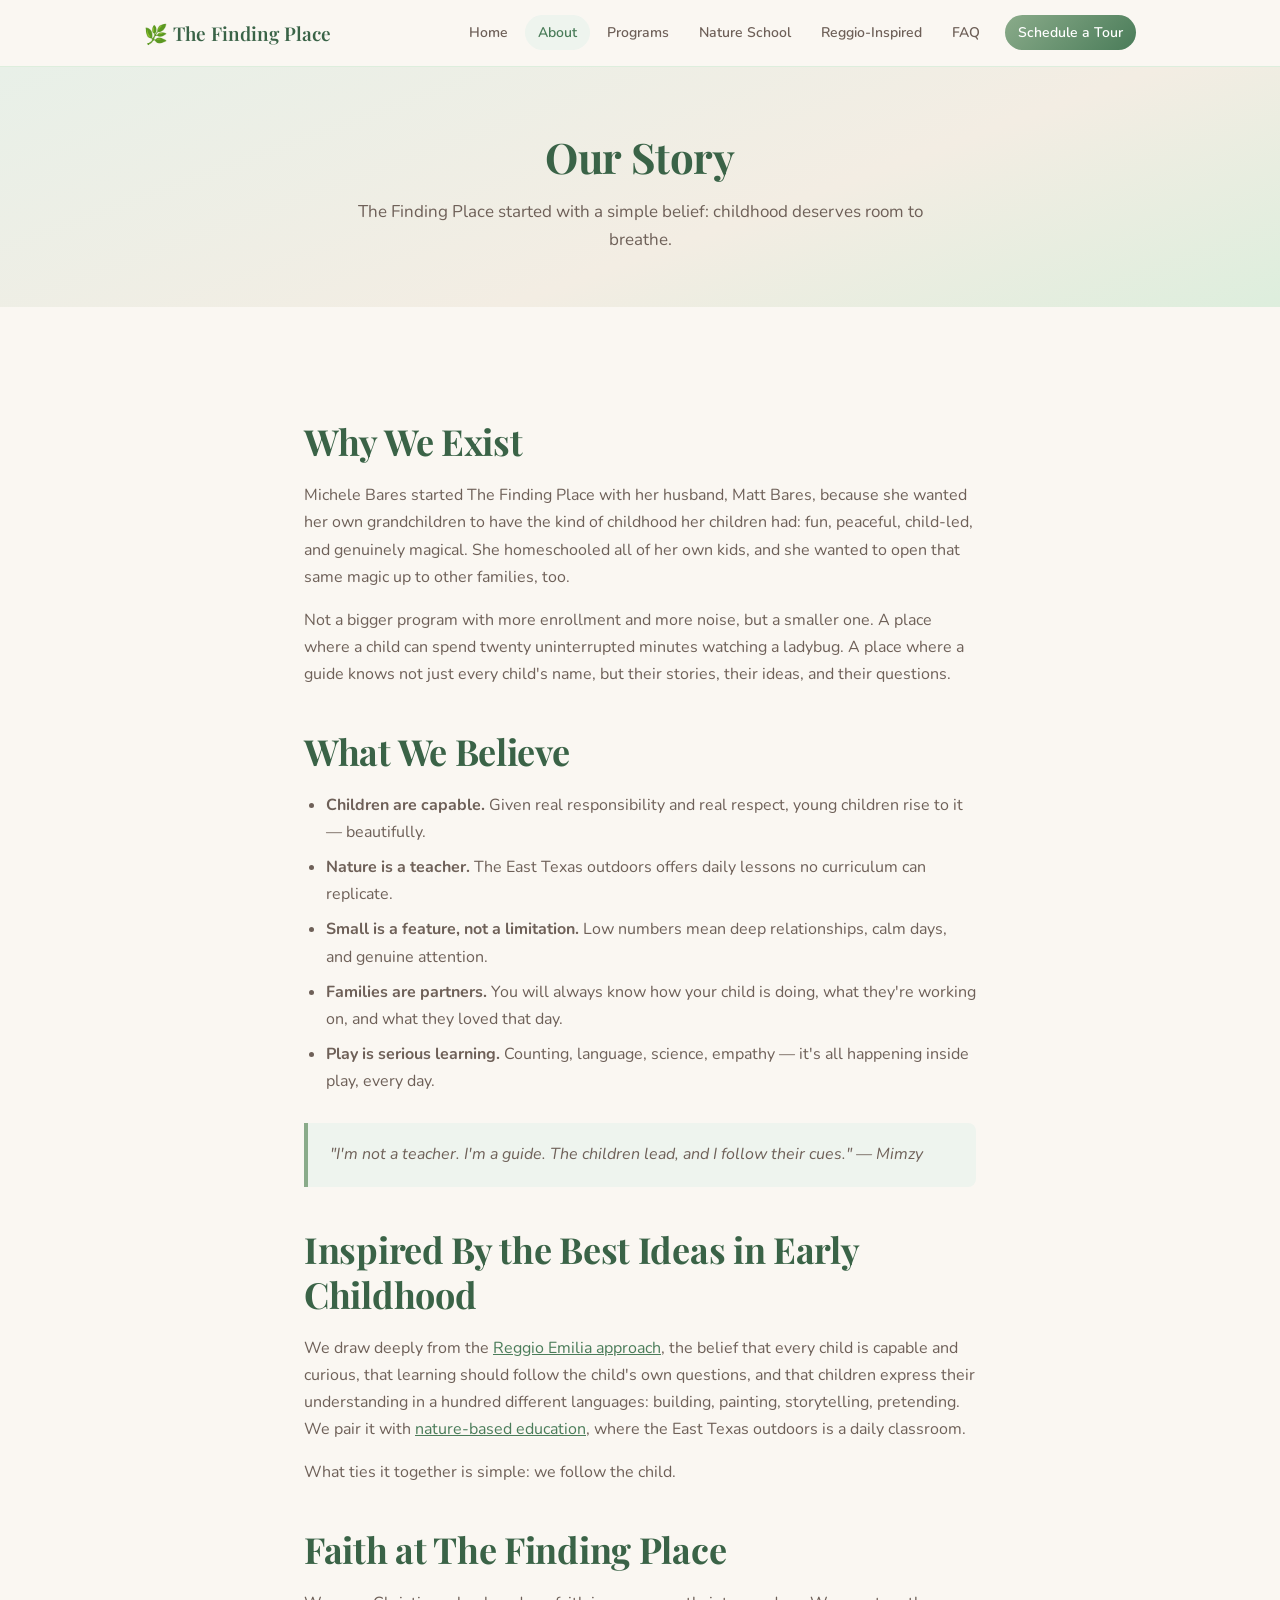
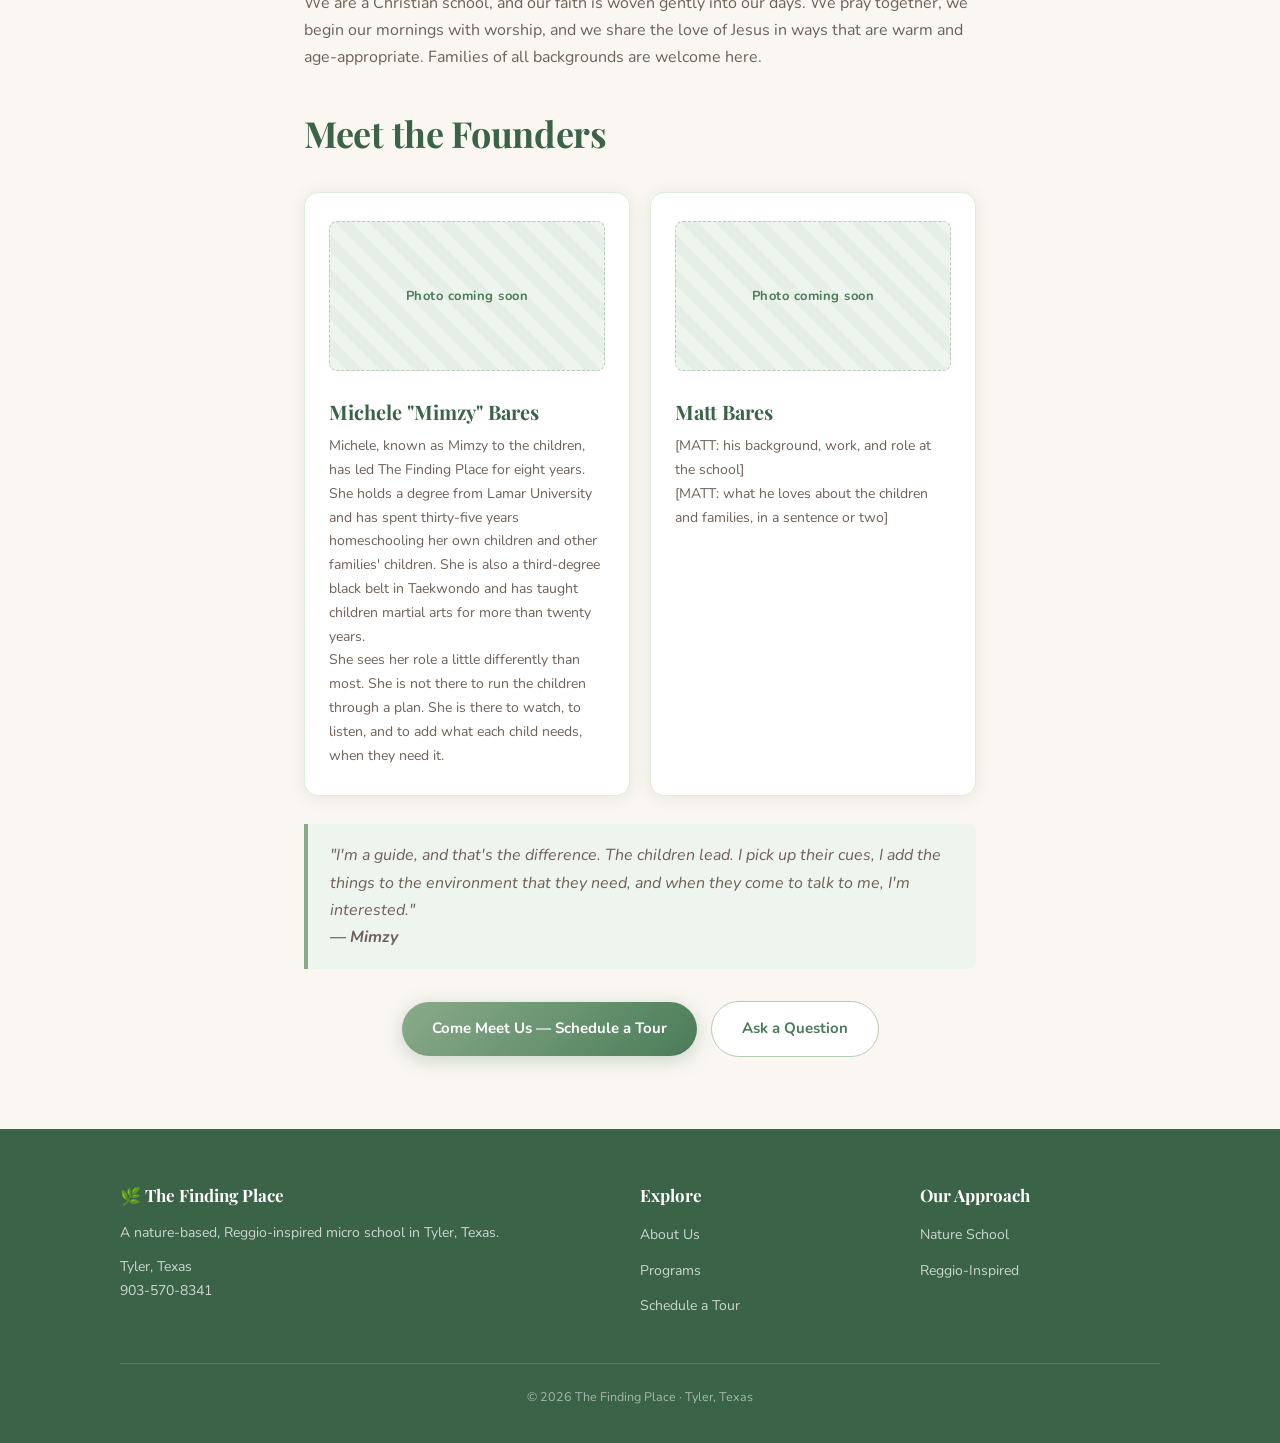
==== about.html @ 7f3f8ca4 "Keep Tyler, Texas on one line and balance the page headings Co-Authored-By: Claude Opus 4.8 <noreply" ====
<!DOCTYPE html>
<html lang="en">
<head>
<meta charset="UTF-8">
<meta name="viewport" content="width=device-width, initial-scale=1.0">
<title>About Us | The Finding Place — Micro School in Tyler, TX</title>
<meta name="description" content="Meet The Finding Place, a small nature-based, Reggio-inspired micro school in Tyler, Texas. Our story, our philosophy, and why we keep it small on purpose.">
<link rel="canonical" href="https://thefinding.place/about.html">
<link href="https://fonts.googleapis.com/css2?family=Playfair+Display:ital,wght@0,400;0,600;1,400&family=Nunito:wght@300;400;600;700&display=swap" rel="stylesheet">
<link rel="stylesheet" href="styles.css?v=13">
</head>
<body>

<nav class="nav">
  <div class="nav-inner">
    <a href="index.html" class="nav-logo">🌿 The Finding Place</a>
    <button class="nav-toggle" onclick="toggleNav()" aria-label="Menu">☰</button>
    <ul class="nav-links">
      <li><a href="index.html">Home</a></li>
      <li><a href="about.html" class="active">About</a></li>
      <li><a href="programs.html">Programs</a></li>
      <li><a href="nature-school-tyler-tx.html">Nature School</a></li>
      <li><a href="reggio-inspired-school-tyler-tx.html">Reggio-Inspired</a></li>
      <li><a href="faq.html">FAQ</a></li>
      <li><a href="contact.html" class="nav-cta">Schedule a Tour</a></li>
    </ul>
  </div>
</nav>

<header class="page-hero">
  <h1>Our Story</h1>
  <p>The Finding Place started with a simple belief: childhood deserves room to breathe.</p>
</header>

<section class="section">
  <div class="container prose">

    <!-- ✏️ DRAFT COPY — This is the most personal page on the site.
         Mom should rewrite this in her own voice with her real story:
         her background, why she started the school, her family, her faith/values
         if she wants them here. Photos of her and the space belong on this page. -->

    <h2>Why We Exist</h2>
    <p>Michele Bares started The Finding Place with her husband, Matt Bares, because she wanted her own grandchildren to have the kind of childhood her children had: fun, peaceful, child-led, and genuinely magical. She homeschooled all of her own kids, and she wanted to open that same magic up to other families, too.</p>
    <p>Not a bigger program with more enrollment and more noise, but a smaller one. A place where a child can spend twenty uninterrupted minutes watching a ladybug. A place where a guide knows not just every child's name, but their stories, their ideas, and their questions.</p>

    <h2>What We Believe</h2>
    <ul>
      <li><strong>Children are capable.</strong> Given real responsibility and real respect, young children rise to it — beautifully.</li>
      <li><strong>Nature is a teacher.</strong> The East Texas outdoors offers daily lessons no curriculum can replicate.</li>
      <li><strong>Small is a feature, not a limitation.</strong> Low numbers mean deep relationships, calm days, and genuine attention.</li>
      <li><strong>Families are partners.</strong> You will always know how your child is doing, what they're working on, and what they loved that day.</li>
      <li><strong>Play is serious learning.</strong> Counting, language, science, empathy — it's all happening inside play, every day.</li>
    </ul>

    <div class="callout">"I'm not a teacher. I'm a guide. The children lead, and I follow their cues." — Mimzy</div>

    <h2>Inspired By the Best Ideas in Early Childhood</h2>
    <p>We draw deeply from the <a href="reggio-inspired-school-tyler-tx.html">Reggio Emilia approach</a>, the belief that every child is capable and curious, that learning should follow the child's own questions, and that children express their understanding in a hundred different languages: building, painting, storytelling, pretending. We pair it with <a href="nature-school-tyler-tx.html">nature-based education</a>, where the East Texas outdoors is a daily classroom.</p>
    <p>What ties it together is simple: we follow the child.</p>

    <h2>Faith at The Finding Place</h2>
    <p>We are a Christian school, and our faith is woven gently into our days. We pray together, we begin our mornings with worship, and we share the love of Jesus in ways that are warm and age-appropriate. Families of all backgrounds are welcome here.</p>

    <h2>Meet the Founders</h2>

    <div class="card-grid" style="grid-template-columns:1fr 1fr;">
      <div class="card">
        <div class="photo-ph">Photo coming soon</div>
        <h3>Michele "Mimzy" Bares</h3>
        <p>Michele, known as Mimzy to the children, has led The Finding Place for eight years. She holds a degree from Lamar University and has spent thirty-five years homeschooling her own children and other families' children. She is also a third-degree black belt in Taekwondo and has taught children martial arts for more than twenty years.</p>
        <p>She sees her role a little differently than most. She is not there to run the children through a plan. She is there to watch, to listen, and to add what each child needs, when they need it.</p>
      </div>
      <div class="card">
        <div class="photo-ph">Photo coming soon</div>
        <h3>Matt Bares</h3>
        <p>[MATT: his background, work, and role at the school]</p>
        <p>[MATT: what he loves about the children and families, in a sentence or two]</p>
      </div>
    </div>

    <div class="callout">"I'm a guide, and that's the difference. The children lead. I pick up their cues, I add the things to the environment that they need, and when they come to talk to me, I'm interested." <br><strong>— Mimzy</strong></div>

    <div style="text-align:center;margin-top:32px;">
      <a href="contact.html" class="btn btn-primary" data-tour-open>Come Meet Us — Schedule a Tour</a>
      <a href="contact.html" class="btn btn-outline" data-info-open>Ask a Question</a>
    </div>

  </div>
</section>

<footer class="footer">
  <div class="footer-inner">
    <div>
      <h4>🌿 The Finding Place</h4>
      <p>A nature-based, Reggio-inspired micro school in Tyler, Texas.</p>
      <p style="margin-top:10px;">Tyler, Texas<br>903-570-8341</p>
    </div>
    <div>
      <h4>Explore</h4>
      <ul>
        <li><a href="about.html">About Us</a></li>
        <li><a href="programs.html">Programs</a></li>
        <li><a href="contact.html">Schedule a Tour</a></li>
      </ul>
    </div>
    <div>
      <h4>Our Approach</h4>
      <ul>
        <li><a href="nature-school-tyler-tx.html">Nature School</a></li>
        <li><a href="reggio-inspired-school-tyler-tx.html">Reggio-Inspired</a></li>
      </ul>
    </div>
  </div>
  <div class="footer-bottom">© <span id="yr"></span> The Finding Place · Tyler, Texas</div>
</footer>

<script src="script.js?v=13"></script>
<script src="tour.js?v=13"></script>
<script>document.getElementById('yr').textContent = new Date().getFullYear();</script>
</body>
</html>
---- styles.css ----
/* ─────────────────────────────────────────────
   THE FINDING PLACE — shared styles
   ───────────────────────────────────────────── */
:root {
  --sage: #8aab8a;
  --sage-light: #b5ccb5;
  --sage-pale: #ddeedd;
  --sage-mist: #eef4ee;
  --leaf: #4a7c59;
  --leaf-deep: #3a6347;
  --cream: #faf7f2;
  --warm: #f3ede3;
  --bark: #7a6652;
  --gold: #c9a84c;
  --text: #3a3228;
  --text-soft: #6e6058;
  --text-faint: #a09080;
  --danger: #c0564a;
  --shadow: 0 2px 16px rgba(90,80,60,0.10);
  --shadow-lg: 0 8px 40px rgba(90,80,60,0.15);
  --radius: 14px;
  --radius-sm: 8px;
}

* { box-sizing: border-box; margin: 0; padding: 0; }

html { scroll-behavior: smooth; }

body {
  font-family: 'Nunito', sans-serif;
  color: var(--text);
  background: var(--cream);
  line-height: 1.7;
  font-size: 16px;
}

h1, h2, h3 { font-family: 'Playfair Display', serif; color: var(--leaf-deep); line-height: 1.25; }

a { color: var(--leaf); }

img { max-width: 100%; display: block; }

.container { max-width: 1040px; margin: 0 auto; padding: 0 24px; }

/* ── NAV ── */
.nav {
  background: rgba(250,247,242,0.92);
  backdrop-filter: blur(10px);
  border-bottom: 1px solid var(--sage-pale);
  position: sticky;
  top: 0;
  z-index: 100;
}

.nav-inner {
  max-width: 1040px;
  margin: 0 auto;
  padding: 0 24px;
  height: 66px;
  display: flex;
  align-items: center;
  justify-content: space-between;
}

.nav-logo {
  font-family: 'Playfair Display', serif;
  font-size: 19px;
  font-weight: 600;
  color: var(--leaf-deep);
  text-decoration: none;
  display: flex;
  align-items: center;
  gap: 9px;
}

.nav-links { display: flex; gap: 4px; align-items: center; list-style: none; }

.nav-links a {
  text-decoration: none;
  color: var(--text-soft);
  font-size: 14px;
  font-weight: 600;
  padding: 8px 13px;
  border-radius: 999px;
  transition: background 0.2s, color 0.2s;
}
.nav-links a:hover { background: var(--sage-mist); color: var(--leaf); }
.nav-links a.active { background: var(--sage-mist); color: var(--leaf); }

.nav-cta {
  background: linear-gradient(135deg, var(--sage), var(--leaf)) !important;
  color: white !important;
  margin-left: 8px;
}
.nav-cta:hover { opacity: 0.9; }

.nav-toggle {
  display: none;
  background: none;
  border: none;
  font-size: 26px;
  color: var(--leaf-deep);
  cursor: pointer;
}

/* ── HERO ── */
.hero {
  background: linear-gradient(160deg, #e8f0e8 0%, #f3ede3 55%, #ddeedd 100%);
  padding: 84px 24px 72px;
  text-align: center;
  position: relative;
  overflow: hidden;
}

.hero::before {
  content: '';
  position: absolute;
  top: -120px; right: -120px;
  width: 460px; height: 460px;
  border-radius: 50%;
  background: radial-gradient(circle, rgba(138,171,138,0.20) 0%, transparent 70%);
}

.hero::after {
  content: '';
  position: absolute;
  bottom: -90px; left: -90px;
  width: 380px; height: 380px;
  border-radius: 50%;
  background: radial-gradient(circle, rgba(74,124,89,0.13) 0%, transparent 70%);
}

.hero > * { position: relative; z-index: 1; }

.hero-kicker {
  font-size: 12px;
  font-weight: 700;
  letter-spacing: 2.5px;
  text-transform: uppercase;
  color: var(--bark);
  margin-bottom: 16px;
}

.hero h1 {
  font-size: clamp(32px, 5.5vw, 52px);
  font-weight: 600;
  max-width: 760px;
  margin: 0 auto 18px;
  letter-spacing: -0.5px;
}

.hero h1 em { font-style: italic; color: var(--leaf); }

.hero p.lede {
  font-size: 18px;
  color: var(--text-soft);
  max-width: 580px;
  margin: 0 auto 32px;
}

.btn {
  display: inline-block;
  padding: 14px 30px;
  border-radius: 999px;
  font-family: 'Nunito', sans-serif;
  font-size: 15px;
  font-weight: 700;
  text-decoration: none;
  cursor: pointer;
  border: none;
  transition: opacity 0.2s, transform 0.15s;
}
.btn:hover { opacity: 0.92; transform: translateY(-1px); }

.btn-primary {
  background: linear-gradient(135deg, var(--sage), var(--leaf));
  color: white;
  box-shadow: 0 4px 20px rgba(74,124,89,0.28);
}

.btn-outline {
  background: white;
  color: var(--leaf);
  border: 1.5px solid var(--sage-light);
  margin-left: 10px;
}

/* ── SECTIONS ── */
.section { padding: 72px 0; }
.section.tinted { background: var(--sage-mist); }
.section.warm { background: var(--warm); }

.section-kicker {
  font-size: 11px;
  font-weight: 700;
  letter-spacing: 2px;
  text-transform: uppercase;
  color: var(--sage);
  margin-bottom: 10px;
}

.section h2 {
  font-size: clamp(26px, 3.6vw, 36px);
  margin-bottom: 18px;
  letter-spacing: -0.3px;
}

.section p { color: var(--text-soft); margin-bottom: 16px; max-width: 70ch; }

.two-col {
  display: grid;
  grid-template-columns: 1fr 1fr;
  gap: 48px;
  align-items: center;
}

/* ── CARDS ── */
.card-grid {
  display: grid;
  grid-template-columns: repeat(3, 1fr);
  gap: 20px;
  margin-top: 36px;
}

.card {
  background: white;
  border-radius: var(--radius);
  border: 1px solid var(--sage-pale);
  box-shadow: var(--shadow);
  padding: 28px 24px;
}

.card .card-icon { font-size: 30px; margin-bottom: 12px; }
.card h3 { font-size: 18px; margin-bottom: 8px; }
.card p { font-size: 14px; margin-bottom: 0; }

/* ── PROSE (SEO landing pages) ── */
.prose { max-width: 720px; margin: 0 auto; }
.prose h2 { margin-top: 40px; }
.prose h3 { font-size: 20px; margin: 28px 0 10px; }
.prose ul { margin: 0 0 16px 22px; color: var(--text-soft); }
.prose li { margin-bottom: 8px; }

.callout {
  background: var(--sage-mist);
  border-left: 4px solid var(--sage);
  border-radius: 0 var(--radius-sm) var(--radius-sm) 0;
  padding: 18px 22px;
  margin: 28px 0;
  font-style: italic;
  color: var(--text-soft);
}

/* ── LEAD FORM ── */
.lead-form-wrap {
  background: white;
  border-radius: 20px;
  border: 1px solid var(--sage-pale);
  box-shadow: var(--shadow-lg);
  padding: 40px 36px;
  max-width: 560px;
  margin: 0 auto;
}

.lead-form-wrap h2 { text-align: center; font-size: 26px; margin-bottom: 6px; }
.lead-form-wrap .form-sub { text-align: center; font-size: 14px; color: var(--text-faint); margin-bottom: 26px; }

.form-row { display: grid; grid-template-columns: 1fr 1fr; gap: 14px; margin-bottom: 14px; }
.form-row.single { grid-template-columns: 1fr; }

.form-group { display: flex; flex-direction: column; gap: 6px; }

.form-group label {
  font-size: 12px;
  font-weight: 700;
  letter-spacing: 0.4px;
  color: var(--text-soft);
}

.form-group input, .form-group textarea {
  padding: 11px 14px;
  border: 1.5px solid var(--sage-pale);
  border-radius: var(--radius-sm);
  font-family: 'Nunito', sans-serif;
  font-size: 15px;
  background: var(--sage-mist);
  color: var(--text);
  outline: none;
  transition: border-color 0.2s, background 0.2s;
}
.form-group input:focus, .form-group textarea:focus { border-color: var(--sage); background: white; }
.form-group textarea { resize: vertical; min-height: 80px; }

.form-submit {
  width: 100%;
  padding: 15px;
  margin-top: 8px;
  border: none;
  border-radius: var(--radius-sm);
  background: linear-gradient(135deg, var(--sage), var(--leaf));
  color: white;
  font-family: 'Nunito', sans-serif;
  font-size: 15px;
  font-weight: 700;
  cursor: pointer;
  transition: opacity 0.2s;
}
.form-submit:hover { opacity: 0.92; }
.form-submit:disabled { opacity: 0.55; cursor: wait; }

.form-status { text-align: center; font-size: 14px; font-weight: 600; margin-top: 14px; display: none; }
.form-status.ok { display: block; color: var(--leaf); }
.form-status.err { display: block; color: var(--danger); }

/* ── FOOTER ── */
.footer {
  background: var(--leaf-deep);
  color: rgba(255,255,255,0.85);
  padding: 52px 24px 36px;
  margin-top: 0;
}

.footer-inner {
  max-width: 1040px;
  margin: 0 auto;
  display: grid;
  grid-template-columns: 2fr 1fr 1fr;
  gap: 40px;
}

.footer h4 {
  font-family: 'Playfair Display', serif;
  font-size: 17px;
  color: white;
  margin-bottom: 12px;
}

.footer p, .footer a { font-size: 14px; color: rgba(255,255,255,0.75); text-decoration: none; }
.footer a:hover { color: white; }
.footer ul { list-style: none; }
.footer li { margin-bottom: 8px; }

.footer-bottom {
  max-width: 1040px;
  margin: 36px auto 0;
  padding-top: 22px;
  border-top: 1px solid rgba(255,255,255,0.15);
  font-size: 12.5px;
  color: rgba(255,255,255,0.55);
  text-align: center;
}

/* ── PAGE HERO (interior pages) ── */
.page-hero {
  background: linear-gradient(160deg, #e8f0e8 0%, #f3ede3 60%, #ddeedd 100%);
  padding: 64px 24px 52px;
  text-align: center;
}

.page-hero h1 {
  font-size: clamp(28px, 4.5vw, 42px);
  max-width: 780px;
  margin: 0 auto 14px;
  letter-spacing: -0.4px;
}

.page-hero p {
  font-size: 17px;
  color: var(--text-soft);
  max-width: 620px;
  margin: 0 auto;
}

/* ── RESPONSIVE ── */
@media (max-width: 800px) {
  .nav-links {
    display: none;
    position: absolute;
    top: 66px; left: 0; right: 0;
    background: var(--cream);
    flex-direction: column;
    padding: 16px 24px 22px;
    border-bottom: 1px solid var(--sage-pale);
    box-shadow: var(--shadow);
    gap: 6px;
    align-items: stretch;
  }
  .nav-links.open { display: flex; }
  .nav-links a { display: block; text-align: center; }
  .nav-toggle { display: block; }
  .nav-cta { margin-left: 0; }

  .two-col { grid-template-columns: 1fr; gap: 28px; }
  .card-grid { grid-template-columns: 1fr; }
  .form-row { grid-template-columns: 1fr; }
  .footer-inner { grid-template-columns: 1fr; gap: 28px; }
  .section { padding: 52px 0; }
  .btn-outline { margin-left: 0; margin-top: 10px; }
}

/* ── TOUR FLOW ── */
.tour-eyebrow {
  font-size: 11px; font-weight: 700; letter-spacing: 2px;
  text-transform: uppercase; color: var(--sage); margin-bottom: 10px;
}
.tour-h {
  font-family: 'Playfair Display', serif; font-size: 26px; font-weight: 600;
  color: var(--leaf-deep); line-height: 1.25; margin-bottom: 8px;
}
.tour-sub { color: var(--text-soft); font-size: 15.5px; margin-bottom: 16px; }
.tour-note { color: var(--text-faint); font-size: 14px; margin-bottom: 14px; }

.tour-options { display: flex; flex-direction: column; gap: 12px; margin-bottom: 20px; }

.tour-option {
  display: flex; align-items: flex-start; gap: 14px; width: 100%; text-align: left;
  background: var(--sage-mist); border: 1.5px solid var(--sage-pale);
  border-radius: var(--radius); padding: 16px 18px;
  font-family: 'Nunito', sans-serif; font-size: 15px; color: var(--text);
  cursor: pointer; transition: border-color 0.18s, background 0.18s;
}
.tour-option:hover { border-color: var(--sage); background: var(--sage-pale); }
.tour-option[aria-checked="true"] { border-color: var(--leaf); background: var(--sage-pale); }
.tour-option:focus-visible { outline: 3px solid var(--sage); outline-offset: 2px; }

.tour-option__icon { font-size: 22px; line-height: 1.3; }
.tour-option__text { display: flex; flex-direction: column; }
.tour-option__name { font-weight: 700; font-size: 16px; color: var(--leaf-deep); }
.tour-option__sub { font-size: 13.5px; color: var(--text-soft); margin-top: 2px; }

.tour-box {
  flex: 0 0 auto; width: 20px; height: 20px; margin-top: 3px;
  border: 2px solid var(--sage-light); border-radius: 5px;
  background: white; position: relative;
}
.tour-option[aria-checked="true"] .tour-box { border-color: var(--leaf); background: var(--leaf); }
.tour-option[aria-checked="true"] .tour-box::after {
  content: ""; position: absolute; left: 5px; top: 1px;
  width: 5px; height: 10px; border: solid white; border-width: 0 2.5px 2.5px 0;
  transform: rotate(45deg);
}

.tour-weeklabel { font-weight: 700; font-size: 14px; color: var(--bark); margin-bottom: 12px; }

.tour-cal { display: flex; flex-direction: column; margin-bottom: 18px; }
/* Date sits at the left edge; the empty third track mirrors the first so the
   times land dead centre of the row regardless of how long the date reads. */
.tour-day {
  display: grid; grid-template-columns: 1fr auto 1fr; gap: 14px;
  align-items: center;
  padding: 10px 0; border-bottom: 1px solid var(--sage-pale);
}
.tour-day:last-child { border-bottom: none; }
.tour-day__label { font-size: 13.5px; font-weight: 700; color: var(--text-soft); text-align: left; }
.tour-day__slots { display: flex; flex-wrap: wrap; gap: 8px; justify-content: center; }
.tour-day__empty { font-size: 13px; color: var(--text-faint); font-style: italic; }

.tour-slot {
  background: white; border: 1.5px solid var(--sage-light); border-radius: 999px;
  padding: 8px 16px; font-family: 'Nunito', sans-serif; font-size: 14px;
  font-weight: 700; color: var(--leaf); cursor: pointer;
  transition: background 0.18s, border-color 0.18s, color 0.18s;
}
.tour-slot:hover { background: var(--leaf); border-color: var(--leaf); color: white; }
.tour-slot:focus-visible { outline: 3px solid var(--sage); outline-offset: 2px; }

.tour-recap {
  background: var(--sage-mist); border-left: 4px solid var(--sage);
  border-radius: 0 var(--radius-sm) var(--radius-sm) 0;
  padding: 14px 18px; margin-bottom: 18px; font-size: 14.5px; color: var(--text-soft);
}
.tour-recap strong { color: var(--leaf-deep); }

.tour-actions { display: flex; flex-wrap: wrap; gap: 10px; margin-top: 18px; }
.tour-actions--center { justify-content: center; }
.tour-actions .btn { margin-left: 0; }
.tour-actions .btn:disabled { opacity: 0.45; cursor: not-allowed; }

.tour-success { text-align: center; }
.tour-check {
  width: 58px; height: 58px; margin: 0 auto 14px; border-radius: 50%;
  background: var(--sage-pale); color: var(--leaf); font-size: 30px;
  display: flex; align-items: center; justify-content: center;
}

/* modal shell */
.tour-modal { position: fixed; inset: 0; z-index: 200; }
.tour-modal[hidden] { display: none; }
.tour-backdrop { position: absolute; inset: 0; background: rgba(35,45,35,0.55); }
.tour-dialog {
  position: relative; z-index: 1; background: white;
  max-width: 620px; width: calc(100% - 32px);
  margin: 5vh auto; max-height: 90vh; overflow-y: auto;
  border-radius: 20px; box-shadow: var(--shadow-lg); padding: 36px 32px;
}
.tour-close {
  position: absolute; top: 12px; right: 16px; background: none; border: none;
  font-size: 30px; line-height: 1; color: var(--text-faint); cursor: pointer;
}
.tour-close:hover { color: var(--text); }
html.tour-open { overflow: hidden; }

@media (max-width: 620px) {
  .tour-day { grid-template-columns: 1fr; gap: 6px; }
  .tour-day__label { text-align: left; }
  .tour-day__slots { justify-content: center; }
  .tour-dialog { padding: 28px 20px; }
}

/* Portrait video kept at its natural shape rather than cropped into a banner. */
.video-portrait { max-width: 380px; margin: 30px auto; }
.video-portrait video {
  width: 100%;
  height: auto;
  display: block;
  border-radius: var(--radius);
  box-shadow: var(--shadow);
  background: var(--sage-mist);
}
.video-portrait figcaption {
  text-align: center;
  font-size: 13.5px;
  color: var(--text-faint);
  margin-top: 10px;
}

.card-photo {
  width: 100%;
  height: 150px;
  object-fit: cover;
  border-radius: var(--radius-sm);
  margin-bottom: 14px;
  display: block;
}

.photo-ph {
  background: repeating-linear-gradient(45deg, var(--sage-mist), var(--sage-mist) 12px, #e6efe6 12px, #e6efe6 24px);
  border: 1.5px dashed var(--sage-light);
  border-radius: var(--radius-sm);
  height: 150px;
  display: flex;
  align-items: center;
  justify-content: center;
  color: var(--sage-deep, #4a7c59);
  font-size: 13px;
  font-weight: 700;
  letter-spacing: 0.5px;
  margin-bottom: 14px;
  text-align: center;
}
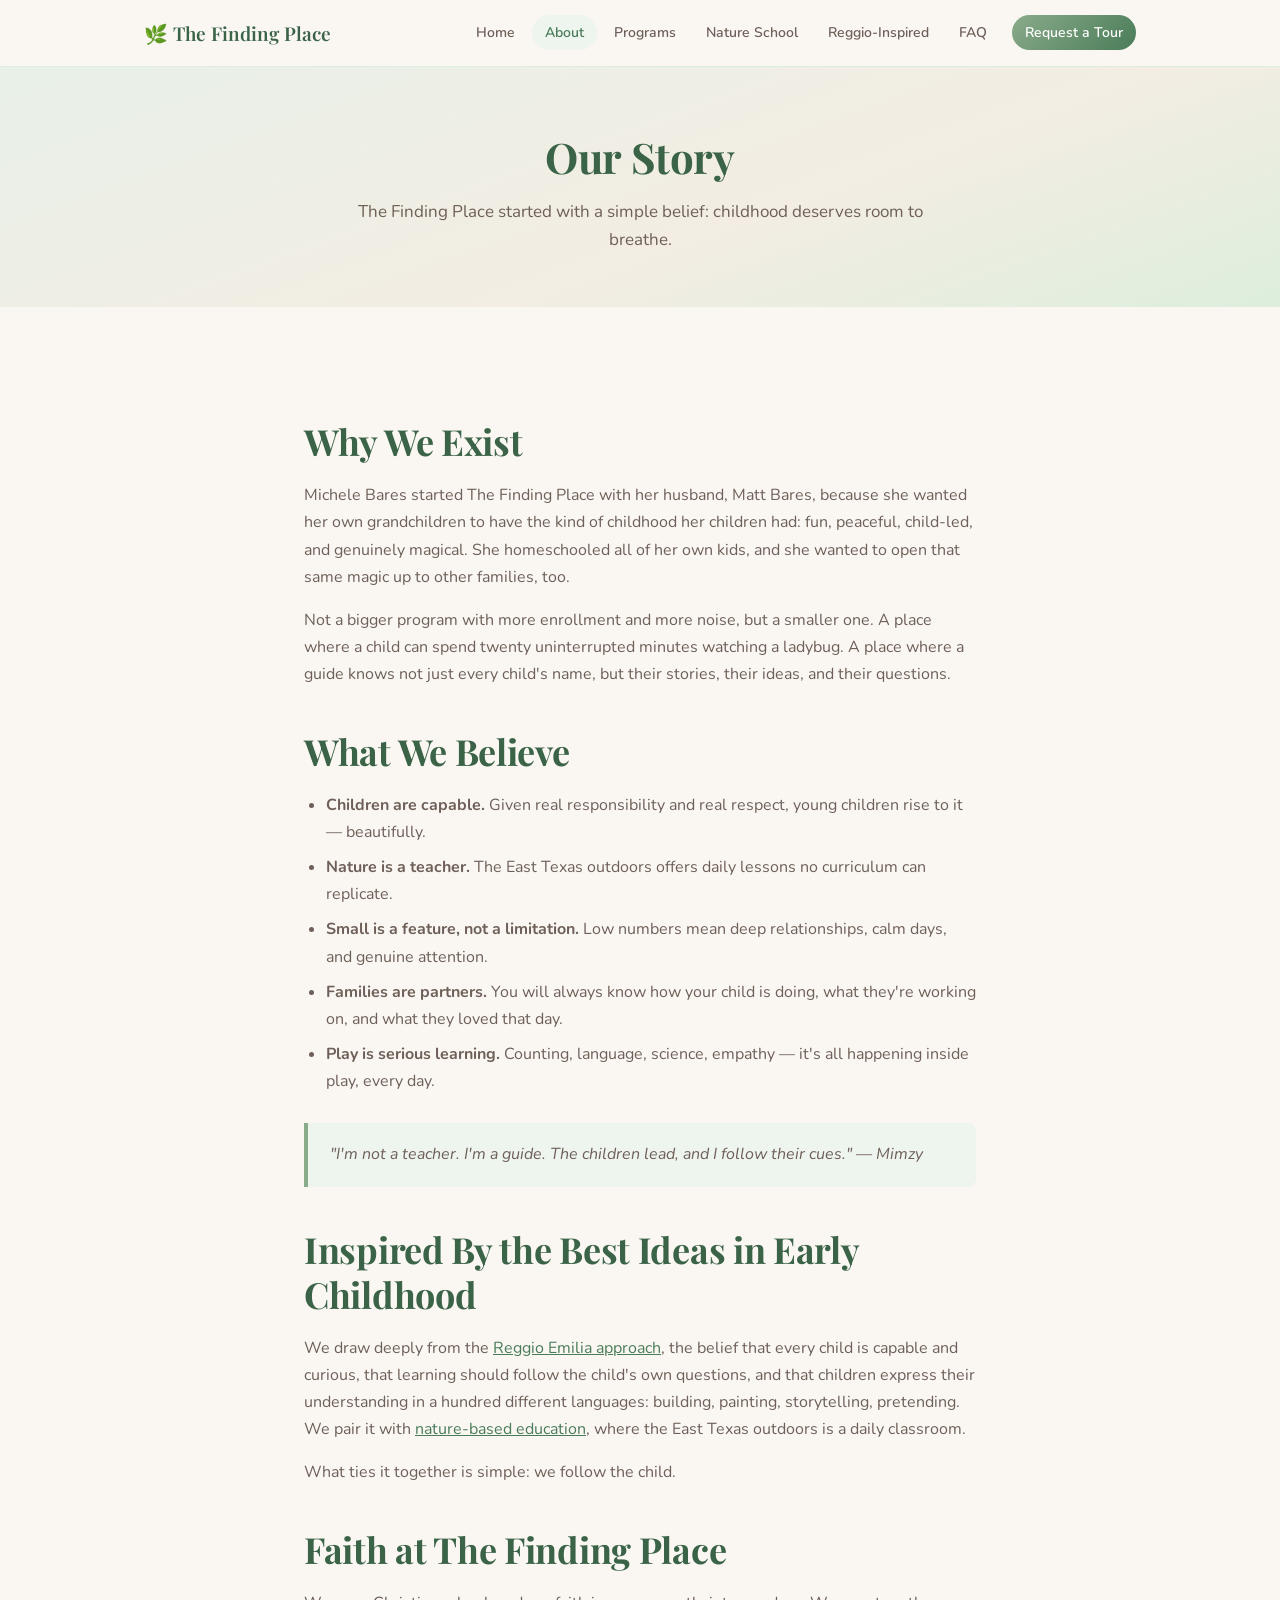
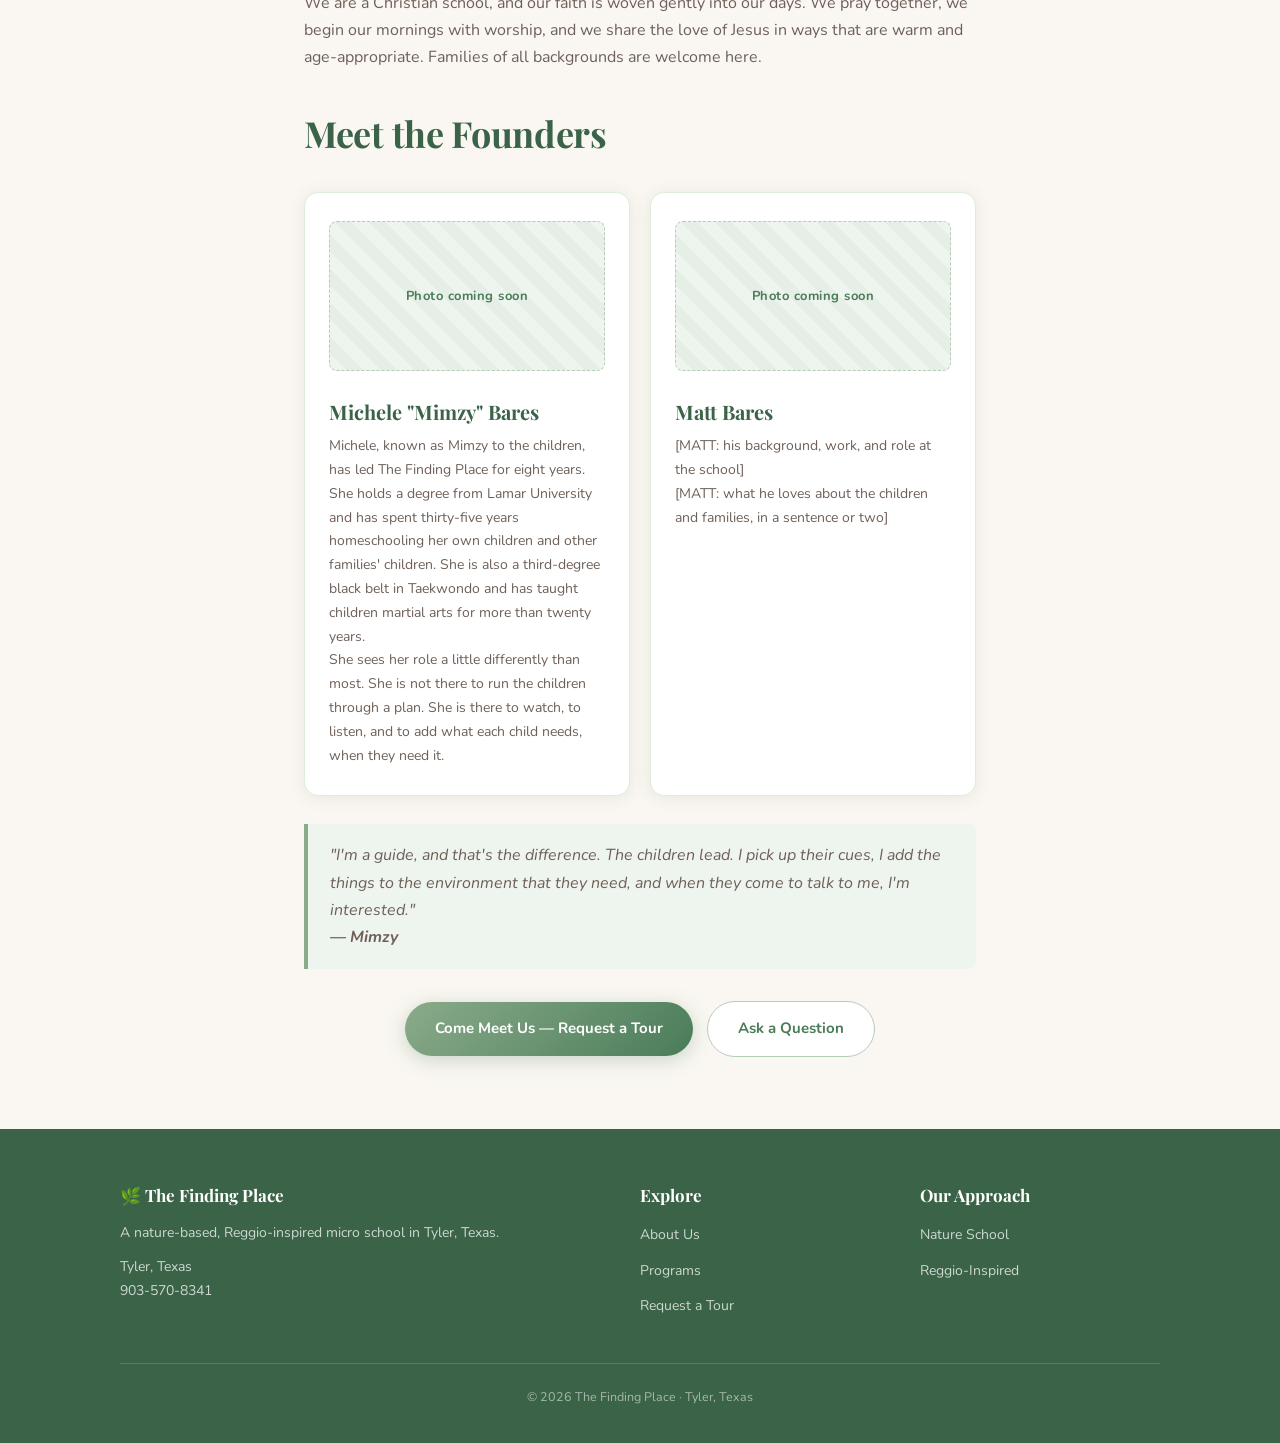
==== commit 287b8ad0: "Rename tour CTAs from Schedule to Request across the site Co-Authored-By: Claude Opus 4.8 <noreply@a" ====
--- a/about.html
+++ b/about.html
@@ -7,7 +7,7 @@
 <meta name="description" content="Meet The Finding Place, a small nature-based, Reggio-inspired micro school in Tyler, Texas. Our story, our philosophy, and why we keep it small on purpose.">
 <link rel="canonical" href="https://thefinding.place/about.html">
 <link href="https://fonts.googleapis.com/css2?family=Playfair+Display:ital,wght@0,400;0,600;1,400&family=Nunito:wght@300;400;600;700&display=swap" rel="stylesheet">
-<link rel="stylesheet" href="styles.css?v=13">
+<link rel="stylesheet" href="styles.css?v=20">
 </head>
 <body>
 
@@ -22,7 +22,7 @@
       <li><a href="nature-school-tyler-tx.html">Nature School</a></li>
       <li><a href="reggio-inspired-school-tyler-tx.html">Reggio-Inspired</a></li>
       <li><a href="faq.html">FAQ</a></li>
-      <li><a href="contact.html" class="nav-cta">Schedule a Tour</a></li>
+      <li><a href="contact.html" class="nav-cta">Request a Tour</a></li>
     </ul>
   </div>
 </nav>
@@ -82,7 +82,7 @@
     <div class="callout">"I'm a guide, and that's the difference. The children lead. I pick up their cues, I add the things to the environment that they need, and when they come to talk to me, I'm interested." <br><strong>— Mimzy</strong></div>
 
     <div style="text-align:center;margin-top:32px;">
-      <a href="contact.html" class="btn btn-primary" data-tour-open>Come Meet Us — Schedule a Tour</a>
+      <a href="contact.html" class="btn btn-primary" data-tour-open>Come Meet Us — Request a Tour</a>
       <a href="contact.html" class="btn btn-outline" data-info-open>Ask a Question</a>
     </div>
 
@@ -101,7 +101,7 @@
       <ul>
         <li><a href="about.html">About Us</a></li>
         <li><a href="programs.html">Programs</a></li>
-        <li><a href="contact.html">Schedule a Tour</a></li>
+        <li><a href="contact.html">Request a Tour</a></li>
       </ul>
     </div>
     <div>
@@ -115,8 +115,8 @@
   <div class="footer-bottom">© <span id="yr"></span> The Finding Place · Tyler, Texas</div>
 </footer>
 
-<script src="script.js?v=13"></script>
-<script src="tour.js?v=13"></script>
+<script src="script.js?v=20"></script>
+<script src="tour.js?v=20"></script>
 <script>document.getElementById('yr').textContent = new Date().getFullYear();</script>
 </body>
 </html>
